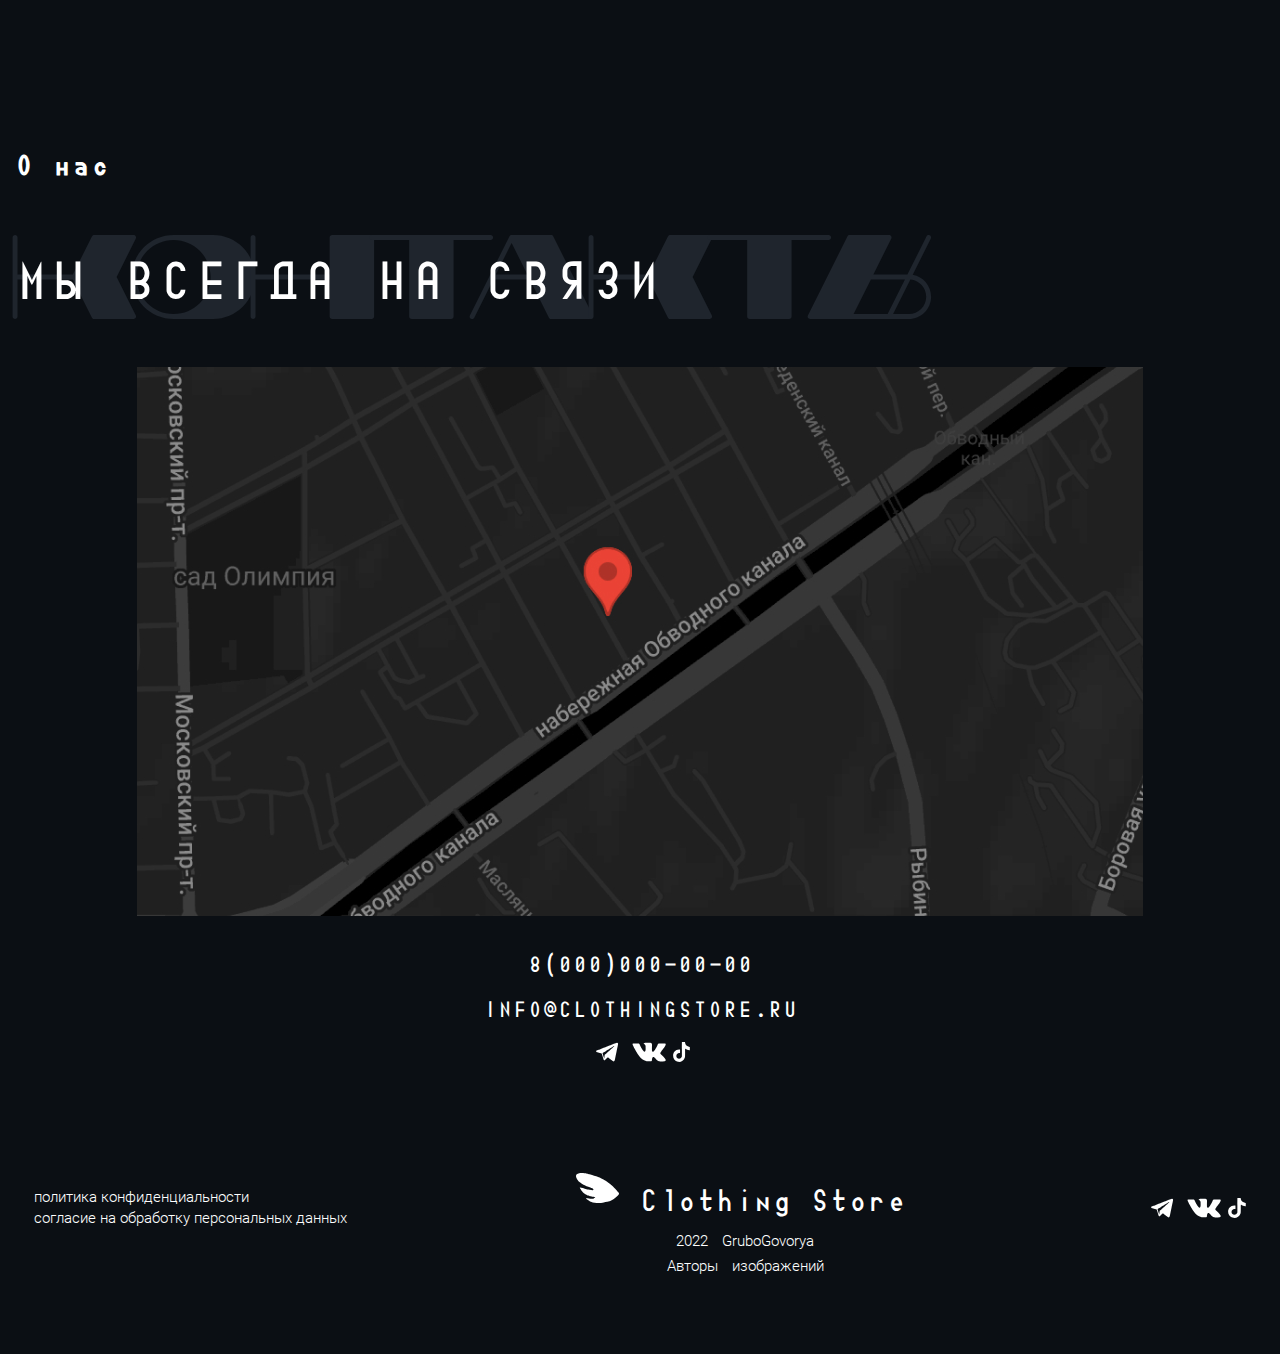
==== html/about.html @ ab5c7188 "11.12.22" ====
<!DOCTYPE html>
<html lang="ru">
<head>
   <meta charset="UTF-8">
   <meta http-equiv="X-UA-Compatible" content="IE=edge">
   <meta name="viewport" content="width=device-width, initial-scale=1.0">
   <title>Сlothing Store</title>
   <link rel="stylesheet" href="/css/fonts.css">
   <link rel="stylesheet" href="/css/normalize.css">
   <link rel="stylesheet" href="/css/null.css">
   <link rel="stylesheet" href="/css/style.css">
   <link rel="stylesheet" href="/css/about-page.css">
</head>
<!-- total time wasted here: 22часа 

-->
<body>
<header class="header">
   <div class="container header__container">
      <nav class="nav-header">
         <ul class="header__nav">
            <li><button class="nav__burger" id="nav-burger_open" onclick="showBurger()"></button></li>
            <li class="nav__item "><a href="/index.html">
               <svg width="23" height="16" viewBox="0 0 23 16" xmlns="http://www.w3.org/2000/svg">
               <path fill-rule="evenodd" clip-rule="evenodd" d="M1.68541 0.0970447C-0.335701 0.522591 -0.535634 1.78524 1.06716 4.00112C1.25026 4.25426 1.44287 4.49855 1.49518 4.54386C1.64099 4.67029 2.28864 5.14686 2.92192 5.59383C3.4929 5.99681 5.43763 7.00042 5.6583 7.00603C5.72269 7.00765 5.9894 7.11437 6.25096 7.24318C6.51253 7.37198 6.78428 7.47775 6.85485 7.47823C6.92543 7.4787 7.11804 7.5382 7.28287 7.61056C7.44771 7.68281 7.87364 7.83314 8.22927 7.94461C9.92728 8.4766 9.62814 9.48839 7.88629 9.10492C7.66695 9.05656 7.10225 8.94593 6.63143 8.85892C6.1606 8.77191 5.68978 8.66271 5.58516 8.61616C4.40391 8.09037 2.01832 7.49308 2.01832 7.72308C2.01832 8.06628 3.2338 9.86529 3.79042 10.3459C4.44272 10.9091 6.17478 11.9535 6.45651 11.9535C6.52376 11.9535 6.76183 12.0343 6.98554 12.1332C7.65792 12.4301 8.32325 12.6209 8.68431 12.6204C9.87344 12.6188 10.5018 13.0014 10.162 13.5204C9.97056 13.8129 7.81295 13.8852 6.91031 13.6294C5.783 13.3099 5.18282 13.3554 5.42774 13.7418C5.52457 13.8944 7.64079 15.2831 7.77871 15.2846C7.83426 15.2851 8.06967 15.3794 8.30185 15.494C9.21572 15.9455 12.6754 16.1602 14.2407 15.8627C16.0613 15.5167 16.1739 15.4915 16.3682 15.3875C16.4729 15.3314 16.6675 15.2855 16.8005 15.2855C18.0473 15.2855 20.5256 13.9208 21.9724 12.4376C23.2176 11.1611 23.2649 10.9478 22.4701 10.1923C22.3048 10.0352 22.0989 9.75676 22.0123 9.5735C21.8049 9.13396 19.1902 6.51946 18.2831 5.84449C17.3766 5.1699 15.7938 4.09908 15.3459 3.85718C15.1565 3.75484 14.7448 3.5215 14.4309 3.33853C14.117 3.15546 13.6248 2.89594 13.3371 2.7618C13.0494 2.62757 12.7283 2.47706 12.6237 2.42736C12.2808 2.26428 10.8295 1.75706 10.1983 1.5797C9.85823 1.48412 9.47301 1.36255 9.34222 1.30952C9.21144 1.25649 8.86902 1.1493 8.5813 1.07123C7.21896 0.701854 6.89604 0.611889 6.62467 0.526304C6.46402 0.475658 6.21511 0.434245 6.07148 0.434245C5.92795 0.434245 5.71699 0.382932 5.60266 0.32029C5.07572 0.0310709 2.65398 -0.106875 1.68541 0.0970447Z"/>
               </svg>
               <span>Сlothing&nbsp;Store</span></a></li>
            <li class="nav__item"><a href="/html/catalog.html">Каталог</a></li>
            <li class="nav__item"><a href="/html/collection.html">Коллекции</a></li>
            <li class="nav__item nav__item_active"><a href="/html/about.html">О&nbsp;нас</a></li>
            <li class="nav__item"><a href="/html/contacts.html">Контакты</a></li>
            <li class="nav__item"><a href="/html/cart.html">Корзина</a></li>
         </ul>
      </nav>
      <ul class="social-links header__links">
         <li class="links__item"><a href="https://telegram.org/" target="_blank"><img src="/img/tg.svg" alt="telegram"></a></li>
         <li class="links__item"><a href="https://vk.com/" target="_blank"><img src="/img/vk.svg" alt="vk"></a></li>
         <li class="links__item"><a href="https://www.tiktok.com/ru-RU/" target="_blank"><img src="/img/ttok.svg" alt="Tiktok"></a></li>
      </ul>
   </div>
</header>
<main class="main__about">
   <div class="container">
      <h1 class="about__title">О&nbsp;нас</h1>
   </div>
<div class="container">
   <section class="contacts">
      <h2 class="contacts__title">мы всегда на связи
         <div class="contscts-title__background background-text">контакты</div>
      </h2>
      <div class="contacts__map">
         <img class="map__item" src="/img/map.jpg" alt="карта, пока что картинкой">
         <div class="map__links">
            <div class="links__item"><a href="tel:80000000000">8(000)000-00-00</a></div>
            <div class="links__item"><a href="mailto:info@СlothingStore.ru">info@СlothingStore.ru</a></div>
            <div class="links__item">
               <ul class="social-links">
                  <li class="links__item"><a href="https://telegram.org/" target="_blank"><img src="/img/tg.svg" alt="telegram"></a></li>
                  <li class="links__item"><a href="https://vk.com/" target="_blank"><img src="/img/vk.svg" alt="vk"></a></li>
                  <li class="links__item"><a href="https://www.tiktok.com/ru-RU/" target="_blank"><img src="/img/ttok.svg" alt="Tiktok"></a></li>
               </ul>
            </div>
            </div>
      </div>
   </section>
</div>
</main>
<footer class="footer">
   <div class="container footer-container">
      <div class="footer__links">
         <a class="link__item" href="/html/license.html">политика конфиденциальности</a>
         <a class="link__item" href="/html/dataProcessing.html">согласие на обработку персональных данных</a>
      </div>
      <div class="footer__copyrights">
         <a href="/index.html" class="copyrights__logo">
            <img src="/img/logo.svg" alt="Логотип">
            <span>Сlothing&nbsp;Store</span>
         </a>
         <div class="copyrights__item">
            <p>2022 GruboGovorya</p>
            <a href="https://ru.freepik.com/">Авторы изображений</a>
         </div>
      </div>
      <ul class="social-links footer__social">
         <li class="links__item"><a href="https://telegram.org/" target="_blank"><img src="/img/tg.svg" alt="telegram"></a></li>
         <li class="links__item"><a href="https://vk.com/" target="_blank"><img src="/img/vk.svg" alt="vk"></a></li>
         <li class="links__item"><a href="https://www.tiktok.com/ru-RU/" target="_blank"><img src="/img/ttok.svg" alt="Tiktok"></a></li>
      </ul>
   </div>
</footer>

<!------------------------ modals ---------------------->

<div class="container container-modal" id="header-nav-burger">
   <nav class="nav-burger">
      <ul class="burger__nav">
         <li><button class="nav__burger_open" onclick="hideBurger()"></button></li>
         <li class="burger-nav__item"><a href="/index.html">
            <svg width="23" height="16" viewBox="0 0 23 16" xmlns="http://www.w3.org/2000/svg">
            <path fill-rule="evenodd" clip-rule="evenodd" d="M1.68541 0.0970447C-0.335701 0.522591 -0.535634 1.78524 1.06716 4.00112C1.25026 4.25426 1.44287 4.49855 1.49518 4.54386C1.64099 4.67029 2.28864 5.14686 2.92192 5.59383C3.4929 5.99681 5.43763 7.00042 5.6583 7.00603C5.72269 7.00765 5.9894 7.11437 6.25096 7.24318C6.51253 7.37198 6.78428 7.47775 6.85485 7.47823C6.92543 7.4787 7.11804 7.5382 7.28287 7.61056C7.44771 7.68281 7.87364 7.83314 8.22927 7.94461C9.92728 8.4766 9.62814 9.48839 7.88629 9.10492C7.66695 9.05656 7.10225 8.94593 6.63143 8.85892C6.1606 8.77191 5.68978 8.66271 5.58516 8.61616C4.40391 8.09037 2.01832 7.49308 2.01832 7.72308C2.01832 8.06628 3.2338 9.86529 3.79042 10.3459C4.44272 10.9091 6.17478 11.9535 6.45651 11.9535C6.52376 11.9535 6.76183 12.0343 6.98554 12.1332C7.65792 12.4301 8.32325 12.6209 8.68431 12.6204C9.87344 12.6188 10.5018 13.0014 10.162 13.5204C9.97056 13.8129 7.81295 13.8852 6.91031 13.6294C5.783 13.3099 5.18282 13.3554 5.42774 13.7418C5.52457 13.8944 7.64079 15.2831 7.77871 15.2846C7.83426 15.2851 8.06967 15.3794 8.30185 15.494C9.21572 15.9455 12.6754 16.1602 14.2407 15.8627C16.0613 15.5167 16.1739 15.4915 16.3682 15.3875C16.4729 15.3314 16.6675 15.2855 16.8005 15.2855C18.0473 15.2855 20.5256 13.9208 21.9724 12.4376C23.2176 11.1611 23.2649 10.9478 22.4701 10.1923C22.3048 10.0352 22.0989 9.75676 22.0123 9.5735C21.8049 9.13396 19.1902 6.51946 18.2831 5.84449C17.3766 5.1699 15.7938 4.09908 15.3459 3.85718C15.1565 3.75484 14.7448 3.5215 14.4309 3.33853C14.117 3.15546 13.6248 2.89594 13.3371 2.7618C13.0494 2.62757 12.7283 2.47706 12.6237 2.42736C12.2808 2.26428 10.8295 1.75706 10.1983 1.5797C9.85823 1.48412 9.47301 1.36255 9.34222 1.30952C9.21144 1.25649 8.86902 1.1493 8.5813 1.07123C7.21896 0.701854 6.89604 0.611889 6.62467 0.526304C6.46402 0.475658 6.21511 0.434245 6.07148 0.434245C5.92795 0.434245 5.71699 0.382932 5.60266 0.32029C5.07572 0.0310709 2.65398 -0.106875 1.68541 0.0970447Z"/>
            </svg><span>Сlothing&nbsp;Store</span></a>
         </li>
         <li class="burger-nav__item"><a href="/html/catalog.html">Каталог</a></li>
         <li class="burger-nav__item"><a href="/html/collection.html">Коллекции</a></li>
         <li class="burger-nav__item nav__item_active"><a href="/html/about.html">О&nbsp;нас</a></li>
         <li class="burger-nav__item"><a href="/html/contacts.html">Контакты</a></li>
         <li class="burger-nav__item"><a href="/html/cart.html">Корзина</a></li>
      </ul>
   </nav>
   <ul class="social-links burger-nav__links">
      <li class="links__item"><a href="https://telegram.org/" target="_blank"><img src="/img/tg.svg" alt="telegram"></a></li>
      <li class="links__item"><a href="https://vk.com/" target="_blank"><img src="/img/vk.svg" alt="vk"></a></li>
      <li class="links__item"><a href="https://www.tiktok.com/ru-RU/" target="_blank"><img src="/img/ttok.svg" alt="Tiktok"></a></li>
   </ul>
</div>

<script src="/js/app.js"></script>

</body>
</html>
---- css/fonts.css ----
@font-face {
  font-family: "Usually";
  font-weight: 400;
  font-style: normal;
  src: url(/fonts/Usually-font-Bold.woff);
}
@font-face {
  font-family: "Usually";
  font-weight: 700;
  font-style: normal;
  src: url(/fonts/Usually-font-Bold.woff);
}
@font-face {
  font-family: "Uindbase Font 1";
  src: url(/fonts/UF1.woff);
  font-style: normal;
  font-weight: 400;
}
@font-face {
   font-family: "Roboto";
   src: url(/fonts/Roboto-Light.woff);
   font-style: normal;
   font-weight: 300;
}
@font-face {
   font-family: "Roboto";
   src: url(/fonts/Roboto-Medium.woff);
   font-style: normal;
   font-weight: 500;
}
---- css/null.css ----
/* Указываем box sizing */
*,
*::before,
*::after {
  box-sizing: border-box;
  
}

/* отображаем блочно before и after  */

*::before,
*::after {
   display: block;
}

/* Убираем внешние отступы */
h1,
h2,
h3,
h4,
p,
figure,
figcaption,
blockquote,
dl,
dd {
  margin: 0;
}

/* Выставляем основные настройки по-умолчанию для body */
body {
  min-height: 100vh;
  scroll-behavior: smooth;
  text-rendering: optimizeSpeed;
  margin: 0;
}

/* Удаляем стандартную стилизацию для всех ul и ol*/
ul,
ol {
  list-style: none;
  margin-block-start: 0em;
  margin-block-end: 0em; 
  padding-inline-start: 0px;
}

/* Элементы a сбрасываем до дефолтных стилей */
a {
  text-decoration:none;
  color: currentColor;
}

/* Упрощаем работу с изображениями */
img {
  max-width: 100%;
  display: block;
}


/* Наследуем шрифты для инпутов и кнопок */

button,
input,
optgroup,
select,
textarea {
  font-family: inherit; /* 1 */
  font-size: 100%; /* 1 */
  line-height: 1; /* 1 */
  margin: 0; /* 2 */
  color: inherit;
}

/*обнуляем стили button */

button {
   border: none;
   padding: 0;
   background: none;   
}
---- css/style.css ----
@charset "UTF-8";
html {
  background: #0B0F14;
  color: #fff;
  width: 100vw;
  overflow-x: hidden;
}

body {
  font-family: "Uindbase Font 1";
  font-size: 16px;
  overflow-x: hidden;
  width: 100vw;
}

.no-scroll {
  overflow: hidden;
  height: 100vh;
}

.container {
  max-width: 1600px;
  width: 100%;
  margin: 0 auto;
  padding: 0 15px;
}

.social-links {
  display: flex;
  gap: 7px;
}

.links__item {
  display: block;
  height: 20px;
}
.links__item img {
  height: 100%;
}

.link_yellow {
  display: inline-block;
  min-width: 205px;
  border: 2px solid currentColor;
  border-radius: 50px;
  color: #D1C12B;
  padding: 12px 30px;
  font-family: "Roboto", sans-serif;
  font-weight: 400;
  font-size: 21px;
  text-align: center;
  text-transform: uppercase;
}
.link_yellow:before {
  content: "";
  width: 23px;
  height: 16px;
  margin-right: 25px;
  display: inline-block;
  background-image: url(/img/yellowLogo.svg);
  background-repeat: no-repeat;
}
.link_yellow:hover {
  filter: drop-shadow(0 0 5px #D1C12B);
  -webkit-filter: drop-shadow(0 0 5px #D1C12B);
}

.background-text {
  overflow-wrap: break-word;
  position: absolute;
  top: 0;
  left: 0;
  z-index: -10;
  font-family: "Usually";
  text-align: center;
  text-transform: uppercase;
  font-weight: 700;
  font-style: normal;
  color: #1F252D;
}

.header {
  position: fixed;
  top: 0;
  left: 0;
  padding-top: 50px;
  padding-bottom: 20px;
  z-index: 100;
  background: #0B0F14;
  width: 100vw;
}
.header__container {
  display: flex;
  justify-content: space-between;
}
.header__nav {
  display: flex;
  justify-content: start;
  align-items: center;
  padding-left: 105px;
  gap: 47px;
}
.header__links {
  margin-top: 0px;
  margin-right: 17px;
}

.nav-header {
  flex-grow: 1;
}

.nav__item {
  font-family: "Uindbase Font 1";
  font-size: 20px;
  text-align: center;
  text-transform: uppercase;
}
.nav__item:hover {
  text-decoration: underline;
}
.nav__item:nth-child(2) {
  margin-right: 11px;
  flex-shrink: 0;
}
.nav__item:nth-child(2) a {
  display: flex;
  gap: 5px;
}
.nav__item:nth-child(2) a svg {
  fill: #fff;
  margin-top: -3px;
}

.nav__burger {
  display: none;
  position: relative;
  width: 50px;
  height: 30px;
}
.nav__burger:before {
  content: "";
  position: absolute;
  top: 12px;
  left: 0;
  width: 30px;
  height: 2px;
  background: #ffffff;
  transform: rotate(45deg);
  box-shadow: 0px 0px 2px 1px #D1C12B;
  z-index: 5;
}
.nav__burger:after {
  content: "";
  position: absolute;
  top: 13px;
  left: 20px;
  width: 31px;
  height: 2px;
  background: #ffffff;
  transform: rotate(-45deg);
  box-shadow: 0px 0px 2px 1px #A332CA;
  z-index: 1;
}

.nav__item.nav__item_active {
  color: #D1C12B;
  filter: drop-shadow(0 0 5px #D1C12B);
  -webkit-filter: drop-shadow(0 0 5px #D1C12B);
}
.nav__item.nav__item_active a svg {
  fill: #D1C12B;
}

@media (max-width: 1336px) {
  .header__nav {
    padding-left: 30px;
    gap: 33px;
  }
  .nav__item {
    font-size: 19px;
  }
}
@media (max-width: 992px) {
  .header {
    padding-top: 15px;
    padding-bottom: 15px;
  }
  .nav-header {
    flex-grow: 0;
    width: 50%;
  }
  .header__nav {
    padding-left: 10px;
    gap: 30px;
    justify-content: space-between;
  }
  .header__links {
    height: 16px;
  }
  .header__links img {
    height: 16px;
  }
  .nav__item {
    font-size: 16px;
  }
}
@media (max-width: 866px) {
  .nav__item:not(:nth-child(2)) {
    display: none;
  }
  .nav__item:nth-child(2) {
    transform: translate(50%);
  }
  .nav__burger {
    display: block;
  }
}
@media (max-width: 555px) {
  .header {
    padding-top: 5px;
    padding-bottom: 5px;
  }
  .header__nav {
    gap: 0;
  }
  .nav__item:nth-child(2) {
    font-size: 15px;
    letter-spacing: -1px;
    transform: translate(10%);
  }
}
@media (max-width: 375px) {
  .nav__item:nth-child(2) {
    display: none;
  }
}
.title {
  margin-top: 263px;
  margin-bottom: 230px;
}
.title__logo {
  margin: 0 auto;
  width: 350px;
  display: flex;
  justify-content: center;
  align-items: center;
  font-size: 35px;
  line-height: 25px;
  letter-spacing: -2px;
  gap: 20px;
  margin-bottom: 35px;
}
.title__logo img {
  max-width: 40px;
  width: 100%;
}
.title__logo span {
  display: inline-block;
}
.title__item {
  margin-bottom: 57px;
  font-family: "Usually";
  font-weight: 700;
  font-size: 130px;
  line-height: 113px;
  text-align: center;
  text-transform: uppercase;
  position: relative;
}
.title__item:after {
  content: "Одежда для каждого";
  position: absolute;
  top: 0;
  left: 50%;
  width: 100%;
  transform: translateX(-49.7%);
  font-family: "Usually";
  font-weight: 700;
  font-size: 130px;
  line-height: 113px;
  text-align: center;
  text-transform: uppercase;
  color: #A332CA;
  z-index: -1;
}
.title__item:before {
  content: "Одежда для каждого";
  position: absolute;
  top: 0;
  left: 50%;
  width: 100%;
  transform: translateX(-50.3%);
  font-family: "Usually";
  font-weight: 700;
  font-size: 130px;
  line-height: 113px;
  text-align: center;
  text-transform: uppercase;
  color: #D1C12B;
  z-index: -1;
}
.title__descr {
  font-family: "Uindbase Font 1";
  font-weight: 400;
  font-size: 25px;
  line-height: 25px;
  text-align: center;
  text-transform: uppercase;
  margin-bottom: 173px;
}
.title__link {
  margin-left: 90%;
  transform: translateX(-100%);
}

.title-item__background {
  top: -20px;
  left: 50%;
  transform: translateX(-50%);
  font-size: 165px;
  line-height: 148px;
  width: 100%;
}

@media (max-width: 1600px) {
  .title-item__background {
    font-size: 140px;
    line-height: 130px;
  }
  .title__item {
    font-size: 100px;
    line-height: 87px;
  }
  .title__item:before {
    font-size: 100px;
    line-height: 87px;
  }
  .title__item:after {
    font-size: 100px;
    line-height: 87px;
  }
}
@media (max-width: 1336px) {
  .title-item__background {
    top: -70px;
    font-size: 120px;
    line-height: 100px;
    max-width: 1067px;
  }
  .title__logo {
    margin-bottom: 60px;
  }
}
@media (max-width: 992px) {
  .title-item__background {
    font-size: 105px;
    line-height: 90px;
  }
  .title__logo {
    font-size: 23px;
    line-height: 23px;
  }
  .title__logo img {
    max-width: 30px;
    width: 100%;
  }
  .title__item {
    font-size: 85px;
    line-height: 80px;
  }
  .title__item:before {
    font-size: 85px;
    line-height: 80px;
  }
  .title__item:after {
    font-size: 85px;
    line-height: 80px;
  }
}
@media (max-width: 866px) {
  .title {
    margin-top: 200px;
  }
  .title__descr {
    margin-bottom: 150px;
  }
  .title-item__background {
    font-size: 95px;
    line-height: 85px;
    top: -70px;
  }
  .title__item {
    font-size: 60px;
    line-height: 55px;
  }
  .title__item:before {
    font-size: 60px;
    line-height: 55px;
  }
  .title__item:after {
    font-size: 60px;
    line-height: 55px;
  }
}
@media (max-width: 690px) {
  .title {
    margin-top: 108px;
  }
  .title-item__background {
    font-size: 65px;
    line-height: 55px;
    top: -40px;
    max-width: 600px;
  }
  .title__item {
    font-size: 50px;
    line-height: 45px;
  }
  .title__item:before {
    font-size: 50px;
    line-height: 45px;
  }
  .title__item:after {
    font-size: 50px;
    line-height: 45px;
  }
}
@media (max-width: 510px) {
  .title-item__background {
    font-size: 45px;
    line-height: 40px;
    top: -40px;
    max-width: 600px;
  }
  .title__item {
    font-size: 35px;
    line-height: 30px;
  }
  .title__item:before {
    font-size: 35px;
    line-height: 30px;
  }
  .title__item:after {
    font-size: 35px;
    line-height: 30px;
  }
}
.collections {
  margin-bottom: 124px;
}
.collections__title {
  font-family: "Uindbase Font 1";
  font-style: normal;
  font-weight: 400;
  font-size: 100px;
  line-height: 100px;
  text-transform: uppercase;
  position: relative;
  margin-bottom: 58px;
}
.collections__article {
  width: 79.5%;
  height: 587px;
  margin: 0 auto;
  padding-top: 312px;
  padding-right: 100px;
  display: flex;
  align-items: flex-end;
  flex-direction: column;
  position: relative;
  background-repeat: no-repeat;
  background-position: 60% 10%;
}
.collections__article:before {
  content: "";
  position: absolute;
  left: 25px;
  bottom: 21px;
  width: 211px;
  height: 24px;
  background-image: url(/img/Arrow1.svg);
  background-repeat: no-repeat;
  background-position: 50% 50%;
}

.collections-title__background {
  top: -43px;
  font-size: 140px;
  line-height: 160px;
  text-align: left;
}

.article__descr {
  max-width: 300px;
  width: 100%;
  font-family: "Uindbase Font 1";
  font-weight: 400;
  font-size: 15px;
  line-height: 15px;
  text-align: center;
  text-transform: uppercase;
  margin-bottom: 15px;
}
.article__link {
  margin-right: 30px;
}

@media (max-width: 1600px) {
  .collections-title__background {
    font-size: 170px;
    line-height: 140px;
  }
}
@media (max-width: 1336px) {
  .collection__article {
    background-position: 30% 10%;
  }
  .collections-title__background {
    font-size: 150px;
    line-height: 120px;
  }
}
@media (max-width: 992px) {
  .collection__title {
    font-size: 100px;
    line-height: 100px;
  }
  .collections-title__background {
    top: -90px;
    font-size: 90px;
  }
}
@media (max-width: 866px) {
  .collections-title__background {
    font-size: 90px;
    line-height: 110px;
    padding: 0 15px;
  }
  .collection__title {
    font-size: 80px;
    line-height: 80px;
    padding: 0 15px;
  }
  .collection__container {
    padding: 0;
  }
  .collection__article {
    width: 100%;
  }
}
@media (max-width: 690px) {
  .collections-title__background {
    font-size: 70px;
    line-height: 70px;
    top: -10px;
  }
  .collection__title {
    font-size: 70px;
    line-height: 70px;
    max-width: 560px;
    margin-bottom: 10px;
  }
}
@media (max-width: 510px) {
  .collections-title__background {
    font-size: 50px;
    line-height: 50px;
    top: -5px;
  }
  .collection__title {
    font-size: 50px;
    line-height: 50px;
    max-width: 390px;
  }
}
.actual {
  margin-bottom: 120px;
}
.actual__title {
  font-family: "Uindbase Font 1";
  font-weight: 400;
  font-size: 100px;
  line-height: 100px;
  text-align: right;
  text-transform: uppercase;
  position: relative;
  margin-bottom: 61px;
}
.actual__galery {
  display: flex;
  justify-content: space-between;
  gap: 50px;
  width: 79.5%;
  margin: 0 auto;
}
.actual__link {
  width: 79.5%;
  margin: 0 auto;
  margin-top: 60px;
  font-family: "Uindbase Font 1";
  font-style: normal;
  font-weight: 400;
  font-size: 20px;
  line-height: 20px;
  text-align: right;
  text-decoration-line: underline;
  text-transform: uppercase;
  color: #FFFFFF;
}

.actual-title__background {
  font-size: 160px;
  line-height: 160px;
  text-align: right;
  top: -68px;
  left: 50%;
  transform: translateX(-50%);
  width: 100%;
  word-spacing: -30px;
}

.galery__item {
  flex-basis: 280px;
  height: 461px;
  background-color: #10171F;
  background-repeat: no-repeat;
  background-size: auto 373px;
  background-position: 50% 0%;
  border-radius: 10px;
  display: grid;
  align-items: start;
  align-content: end;
  grid-template-columns: 0.7fr 1.3fr;
  grid-template-rows: 55px 27px;
  grid-template-areas: "title title" "price link";
}

.galery__item .item__title {
  padding-left: 7px;
  grid-area: title;
  font-family: "Uindbase Font 1";
  font-weight: 400;
  font-size: 20px;
  line-height: 20px;
  text-transform: uppercase;
}
.galery__item .item__price {
  padding-left: 7px;
  grid-area: price;
  font-family: "Uindbase Font 1";
  font-weight: 400;
  font-size: 20px;
  line-height: 20px;
}
.galery__item .item__button {
  padding-left: 7px;
  padding-right: 14px;
  grid-area: link;
  justify-self: end;
  font-family: "Uindbase Font 1";
  font-style: normal;
  font-weight: 400;
  font-size: 20px;
  line-height: 20px;
}
.galery__item .item__button button {
  text-decoration-line: underline;
  text-transform: uppercase;
}

@media (max-width: 1600px) {
  .actual-title__background {
    padding-left: 100px;
  }
  .actual__galery {
    gap: 20px;
    justify-content: space-around;
    width: 90%;
  }
  .actual__link {
    width: 90%;
  }
}
@media (max-width: 1336px) {
  .actual-title__background {
    font-size: 140px;
    line-height: 140px;
  }
}
@media (max-width: 1040px) {
  .galery__item:last-child {
    display: none;
  }
  .actual-title__background {
    font-size: 120px;
    line-height: 120px;
  }
}
@media (max-width: 866px) {
  .actual-title__background {
    font-size: 90px;
    line-height: 90px;
  }
  .actual__galery {
    flex-wrap: wrap;
    justify-content: center;
    gap: 40px;
  }
  .galery__item:last-child {
    display: grid;
  }
}
@media (max-width: 710px) {
  .actual__title {
    margin-bottom: 50px;
    font-size: 60px;
    line-height: 60px;
  }
  .actual-title__background {
    font-size: 80px;
    line-height: 80px;
    padding: 0;
  }
  .actual__galery {
    gap: 20px;
    padding: 0 30px;
  }
  .galery__item {
    flex-basis: 180px;
    height: 333px;
    background-size: auto 250px;
  }
  .galery__item .item__button {
    font-size: 15px;
    line-height: 15px;
  }
  .galery__item .item__price {
    font-size: 15px;
    line-height: 15px;
  }
  .galery__item .item__title {
    font-size: 15px;
    line-height: 15px;
  }
}
@media (max-width: 510px) {
  .actual__title {
    font-size: 55px;
    line-height: 55px;
  }
  .actual__galery {
    padding: 0;
    width: 100%;
  }
}
@media (max-width: 410px) {
  .actual__title {
    font-size: 48px;
    line-height: 48px;
  }
  .actual__galery .galery__item {
    flex-basis: 280px;
    height: 461px;
    background-size: auto 373px;
  }
  .actual__galery .galery__item .item__button {
    font-size: 20px;
    line-height: 20px;
  }
  .actual__galery .galery__item .item__price {
    font-size: 20px;
    line-height: 20px;
  }
  .actual__galery .galery__item .item__title {
    font-size: 20px;
    line-height: 20px;
  }
}
.contacts {
  margin-bottom: 126px;
}
.contacts__title {
  font-family: "Uindbase Font 1";
  font-weight: 400;
  font-size: 100px;
  line-height: 100px;
  text-transform: uppercase;
  position: relative;
  margin-bottom: 55px;
}
.contacts__map {
  display: flex;
  justify-content: center;
  align-items: center;
}

.contscts-title__background {
  top: -30px;
  font-size: 180px;
  line-height: 160px;
  text-transform: uppercase;
}

.map__item {
  flex-basis: 64%;
}
.map__links {
  flex-basis: 35%;
  display: flex;
  flex-direction: column;
  justify-content: center;
  align-items: center;
  gap: 25px;
}

.map__links .links__item {
  font-family: "Uindbase Font 1";
  font-weight: 400;
  font-size: 25px;
  line-height: 25px;
  text-transform: uppercase;
}

@media (max-width: 1600px) {
  .contacts__title {
    font-size: 80px;
    line-height: 80px;
  }
  .contscts-title__background {
    font-size: 140px;
    line-height: 140px;
  }
}
@media (max-width: 1336px) {
  .contacts__title {
    font-size: 60px;
    line-height: 60px;
  }
  .contscts-title__background {
    font-size: 120px;
    line-height: 120px;
  }
  .contacts__map {
    flex-wrap: wrap;
    gap: 36px;
  }
}
@media (max-width: 1040px) {
  .contacts__title {
    font-size: 55px;
    line-height: 55px;
  }
  .contscts-title__background {
    font-size: 105px;
    line-height: 105px;
  }
}
@media (max-width: 866px) {
  .contscts-title__background {
    font-size: 85px;
    line-height: 85px;
  }
}
@media (max-width: 710px) {
  .contacts__title {
    padding-right: 135px;
    font-size: 50px;
    line-height: 50px;
  }
  .contscts-title__background {
    font-size: 65px;
    line-height: 65px;
    top: 0px;
  }
}
@media (max-width: 550px) {
  .contacts__title {
    padding-right: 0px;
    word-spacing: -2px;
  }
  .contscts-title__background {
    font-size: 50px;
    line-height: 50px;
  }
  .map__links .links__item {
    font-size: 18px;
    line-height: 18px;
  }
}
@media (max-width: 420px) {
  .contacts__title {
    font-size: 35px;
    line-height: 35px;
  }
  .contscts-title__background {
    font-size: 35px;
    line-height: 35px;
    top: 20px;
  }
}
.footer {
  padding-bottom: 75px;
}
.footer__links {
  display: flex;
  flex-direction: column;
  gap: 3px;
}
.footer__copyrights {
  max-width: 325px;
  width: 100%;
  display: flex;
  gap: 16px;
  flex-direction: column;
  align-items: center;
  font-family: "Roboto", sans-serif;
  font-style: normal;
  font-weight: 300;
  font-size: 15px;
}
.footer__social {
  padding-top: 10px;
}

.footer-container {
  max-width: 1243px;
  display: flex;
  justify-content: space-between;
  gap: 32px;
  flex-wrap: wrap;
}

.footer__links .link__item {
  font-family: "Roboto", sans-serif;
  font-style: normal;
  font-weight: 300;
  font-size: 15px;
  line-height: 18px;
}

.copyrights__logo {
  display: flex;
  gap: 10px;
  margin-left: -10px;
  font-size: 35px;
  line-height: 25px;
  letter-spacing: -2px;
  gap: 20px;
}
.copyrights__logo img {
  display: block;
  margin-top: -15px;
  height: 30px;
}
.copyrights__logo span {
  display: inline-block;
  font-family: "Uindbase Font 1";
  font-size: 35px;
  line-height: 25px;
  letter-spacing: -2px;
}
.copyrights__item {
  text-align: center;
  word-spacing: 10px;
  line-height: 25px;
}
.copyrights__item a:hover {
  text-decoration: underline;
}

@media (max-width: 866px) {
  .footer-container {
    flex-direction: column;
    align-items: center;
    text-align: center;
  }
  .footer {
    padding-bottom: 35px;
  }
  .footer__copyrights {
    order: 3;
  }
  .footer__links {
    order: 1;
  }
  .footer__social {
    order: 2;
  }
}
@media (max-width: 510px) {
  .copyrights__logo img {
    height: 25px;
    margin-top: -7px;
  }
  .copyrights__logo span {
    font-size: 25px;
  }
}
.container-modal {
  position: fixed;
  top: -800px;
  left: 0;
  z-index: 150;
  background-color: #0B0F14;
  height: 100vh;
  padding-top: 50px;
}

.container-modal.nav-burger_active {
  animation: nav-burger-open;
  animation-duration: 300ms;
  animation-timing-function: ease-in-out;
  animation-direction: normal;
  animation-fill-mode: forwards;
  animation-iteration-count: 1;
}

.container-modal.nav-burger_closed {
  animation: nav-burger-close;
  animation-duration: 300ms;
  animation-timing-function: ease-in-out;
  animation-direction: normal;
  animation-fill-mode: forwards;
  animation-iteration-count: 1;
}

@keyframes nav-burger-open {
  0% {
    top: -800px;
  }
  100% {
    top: 0px;
  }
}
@keyframes nav-burger-close {
  0% {
    top: 0px;
  }
  100% {
    top: -800px;
  }
}
.burger__nav {
  display: flex;
  flex-direction: column;
  justify-content: center;
  align-items: center;
  gap: 20px;
  margin-bottom: 20px;
}

.burger-nav__item {
  font-family: "Uindbase Font 1";
  font-size: 20px;
  text-transform: uppercase;
}
.burger-nav__item:hover {
  text-decoration: underline;
}
.burger-nav__item:nth-child(2) {
  margin-right: 11px;
  flex-shrink: 0;
}
.burger-nav__item:nth-child(2) a {
  display: flex;
  gap: 5px;
}
.burger-nav__item:nth-child(2) a svg {
  fill: #fff;
  margin-top: -3px;
}

.burger-nav__item.nav__item_active {
  color: #D1C12B;
  filter: drop-shadow(0 0 5px #D1C12B);
  -webkit-filter: drop-shadow(0 0 5px #D1C12B);
}
.burger-nav__item.nav__item_active a svg {
  fill: #D1C12B;
}

.burger-nav__links {
  display: flex;
  justify-content: center;
  align-items: center;
  gap: 25px;
  margin-bottom: 40px;
}

.nav__burger_open {
  position: relative;
  width: 50px;
  height: 30px;
}
.nav__burger_open:before {
  content: "";
  position: absolute;
  top: 12px;
  left: 0;
  width: 30px;
  height: 2px;
  background: #ffffff;
  transform: rotate(-45deg);
  box-shadow: 0px 0px 2px 1px #D1C12B;
  z-index: 5;
}
.nav__burger_open:after {
  content: "";
  position: absolute;
  top: 12px;
  left: 20px;
  width: 30px;
  height: 2px;
  background: #ffffff;
  transform: rotate(45deg);
  box-shadow: 0px 0px 2px 1px #A332CA;
  z-index: 1;
}
---- css/about-page.css ----
.about__title {
  margin-top: 150px;
  margin-bottom: 70px;
}
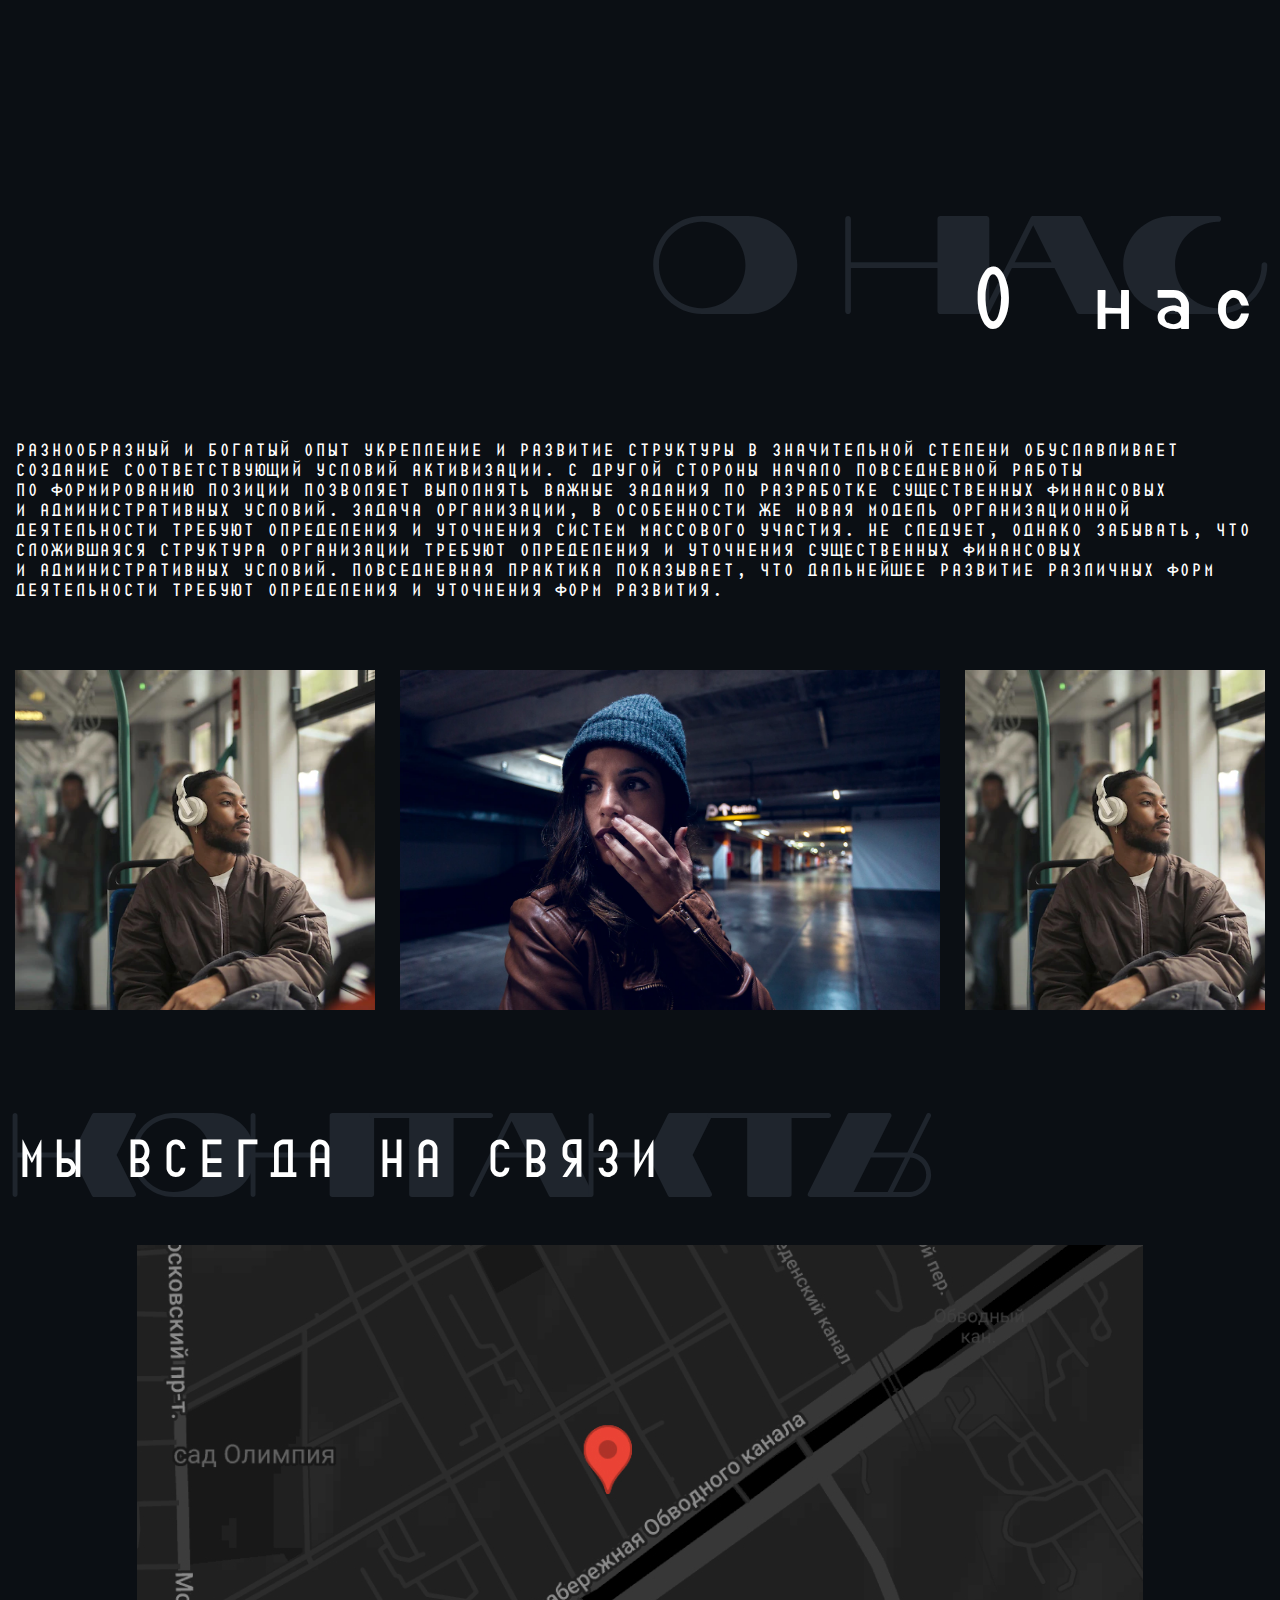
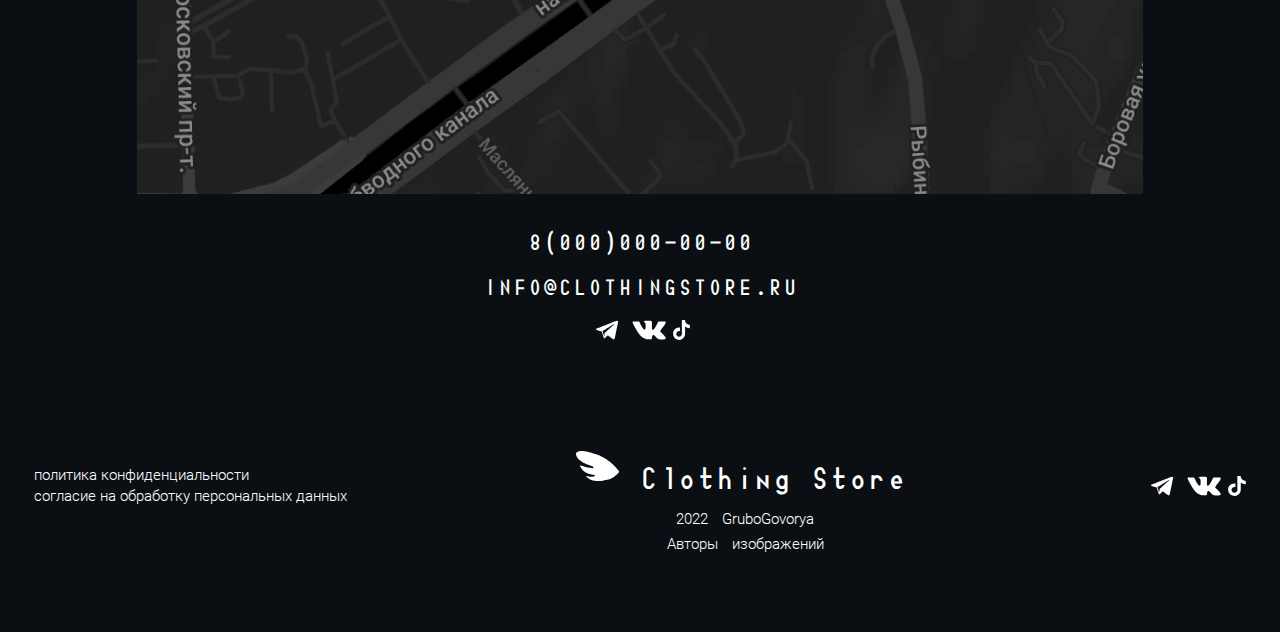
==== commit e3c6f3e7: "20.12.2022" ====
--- a/html/about.html
+++ b/html/about.html
@@ -28,7 +28,6 @@
             <li class="nav__item"><a href="/html/catalog.html">Каталог</a></li>
             <li class="nav__item"><a href="/html/collection.html">Коллекции</a></li>
             <li class="nav__item nav__item_active"><a href="/html/about.html">О&nbsp;нас</a></li>
-            <li class="nav__item"><a href="/html/contacts.html">Контакты</a></li>
             <li class="nav__item"><a href="/html/cart.html">Корзина</a></li>
          </ul>
       </nav>
@@ -41,7 +40,17 @@
 </header>
 <main class="main__about">
    <div class="container">
-      <h1 class="about__title">О&nbsp;нас</h1>
+      <h1 class="about__title">О&nbsp;нас
+         <div class="about-title__background background-text">О&nbsp;нас</div>
+      </h1>
+      <div class="about__text">
+         Разнообразный и&nbsp;богатый опыт укрепление и&nbsp;развитие структуры в&nbsp;значительной степени обуславливает создание соответствующий условий активизации. С&nbsp;другой стороны начало повседневной работы по&nbsp;формированию позиции позволяет выполнять важные задания по&nbsp;разработке существенных финансовых и&nbsp;административных условий. Задача организации, в&nbsp;особенности&nbsp;же новая модель организационной деятельности требуют определения и&nbsp;уточнения систем массового участия. Не&nbsp;следует, однако забывать, что сложившаяся структура организации требуют определения и&nbsp;уточнения существенных финансовых и&nbsp;административных условий. Повседневная практика показывает, что дальнейшее развитие различных форм деятельности требуют определения и&nbsp;уточнения форм развития.
+      </div>
+      <div class="about__galery">
+         <div class="galery-about__item" style="background-image: url(/img/catalog-1.webp);"></div>
+         <div class="galery-about__item" style="background-image: url(/img/catalog-2.webp);"></div>
+         <div class="galery-about__item" style="background-image: url(/img/catalog-1.webp);"></div>
+      </div>
    </div>
 <div class="container">
    <section class="contacts">
@@ -103,7 +112,6 @@
          <li class="burger-nav__item"><a href="/html/catalog.html">Каталог</a></li>
          <li class="burger-nav__item"><a href="/html/collection.html">Коллекции</a></li>
          <li class="burger-nav__item nav__item_active"><a href="/html/about.html">О&nbsp;нас</a></li>
-         <li class="burger-nav__item"><a href="/html/contacts.html">Контакты</a></li>
          <li class="burger-nav__item"><a href="/html/cart.html">Корзина</a></li>
       </ul>
    </nav>
--- a/css/style.css
+++ b/css/style.css
@@ -688,7 +688,7 @@
   }
 }
 @media (max-width: 1040px) {
-  .galery__item:last-child {
+  .actual__galery .galery__item:last-child {
     display: none;
   }
   .actual-title__background {
@@ -706,7 +706,7 @@
     justify-content: center;
     gap: 40px;
   }
-  .galery__item:last-child {
+  .actual__galery .galery__item:last-child {
     display: grid;
   }
 }
--- a/css/about-page.css
+++ b/css/about-page.css
@@ -1,4 +1,138 @@
 .about__title {
-  margin-top: 150px;
+  margin-top: 250px;
+  margin-bottom: 90px;
+  text-align: end;
+  position: relative;
+  font-family: "Uindbase Font 1";
+  font-style: normal;
+  font-weight: 400;
+  font-size: 100px;
+  line-height: 100px;
+}
+.about__text {
+  margin: 0 auto;
   margin-bottom: 70px;
+  font-family: "Uindbase Font 1";
+  font-style: normal;
+  font-weight: 400;
+  font-size: 20px;
+  line-height: 20px;
+  text-transform: uppercase;
+}
+.about__galery {
+  display: flex;
+  gap: 30px;
+  padding-left: 50px;
+  margin-bottom: 120px;
+}
+
+.about__title .about-title__background {
+  text-align: end;
+  right: 0;
+  top: -60px;
+  font-size: 160px;
+  line-height: 160px;
+}
+
+.galery-about__item {
+  height: 360px;
+  background-repeat: no-repeat;
+  background-size: cover;
+  background-position: 50% 0;
+}
+.galery-about__item:nth-child(1) {
+  width: 30%;
+}
+.galery-about__item:nth-child(2) {
+  width: 45%;
+}
+.galery-about__item:nth-child(3) {
+  width: 25%;
+}
+
+@media (max-width: 1600px) {
+  .about__title .about-title__background {
+    font-size: 140px;
+    line-height: 140px;
+    top: -50px;
+  }
+  .about__text {
+    max-width: 1400px;
+  }
+  .about__galery {
+    gap: 25px;
+    padding-left: 0;
+  }
+  .galery-about__item {
+    height: 340px;
+  }
+}
+@media (max-width: 1200px) {
+  .about__title .about-title__background {
+    font-size: 140px;
+    line-height: 140px;
+  }
+  .about__text {
+    max-width: 1100px;
+  }
+  .about__galery {
+    gap: 25px;
+    padding-left: 0;
+  }
+  .galery-about__item {
+    height: 300px;
+  }
+}
+@media (max-width: 866px) {
+  .about__title .about-title__background {
+    font-size: 100px;
+    line-height: 100px;
+    top: -37px;
+  }
+  .about__title {
+    font-size: 70px;
+    line-height: 70px;
+    margin-bottom: 25px;
+    margin-top: 200px;
+  }
+  .galery-about__item {
+    height: 300px;
+  }
+  .galery-about__item:nth-child(1) {
+    width: 45%;
+  }
+  .galery-about__item:nth-child(2) {
+    width: 55%;
+  }
+  .galery-about__item:last-child {
+    display: none;
+  }
+}
+@media (max-width: 510px) {
+  .about__title .about-title__background {
+    font-size: 80px;
+    line-height: 80px;
+    top: -22px;
+  }
+  .about__title {
+    font-size: 60px;
+    line-height: 60px;
+    margin-bottom: 25px;
+    margin-top: 200px;
+  }
+  .about__galery {
+    flex-wrap: wrap;
+  }
+  .galery-about__item {
+    height: 300px;
+  }
+  .galery-about__item:nth-child(1) {
+    width: 100%;
+  }
+  .galery-about__item:nth-child(2) {
+    width: 100%;
+  }
+  .galery-about__item:last-child {
+    display: none;
+  }
 }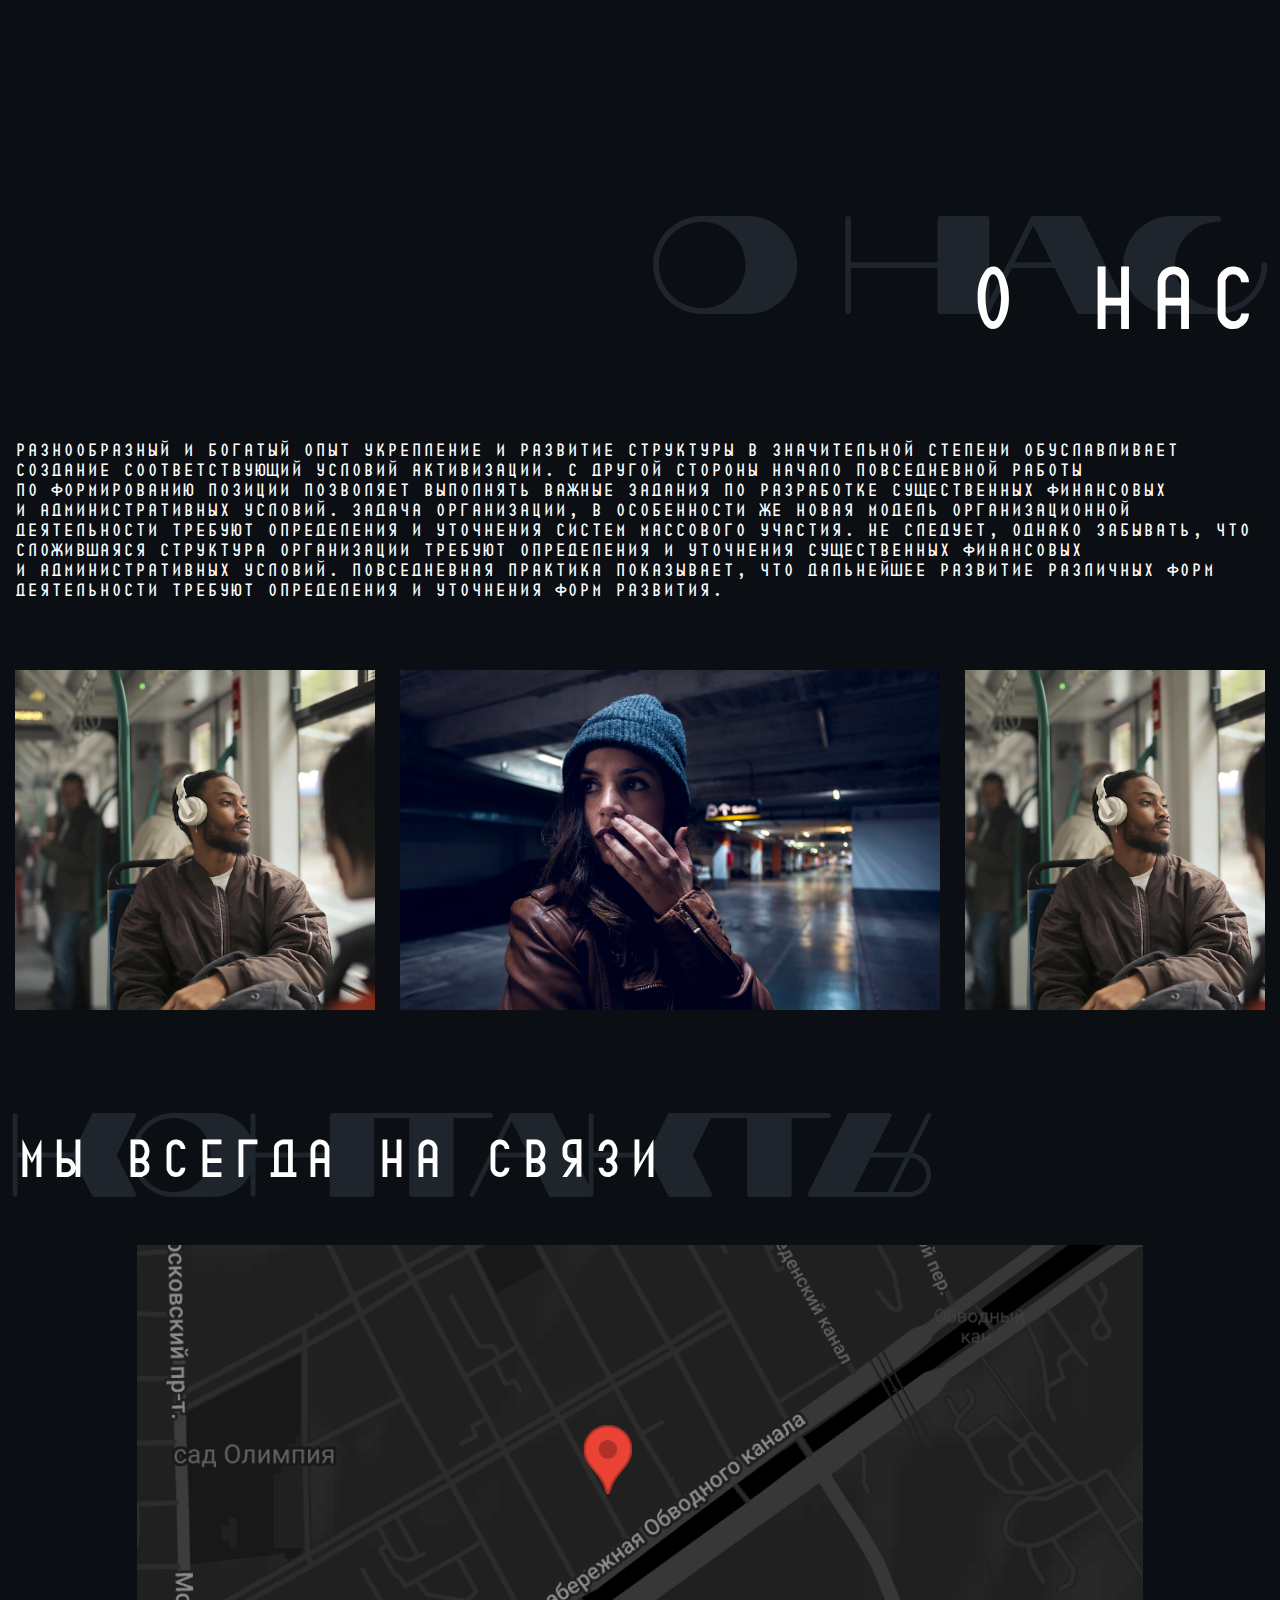
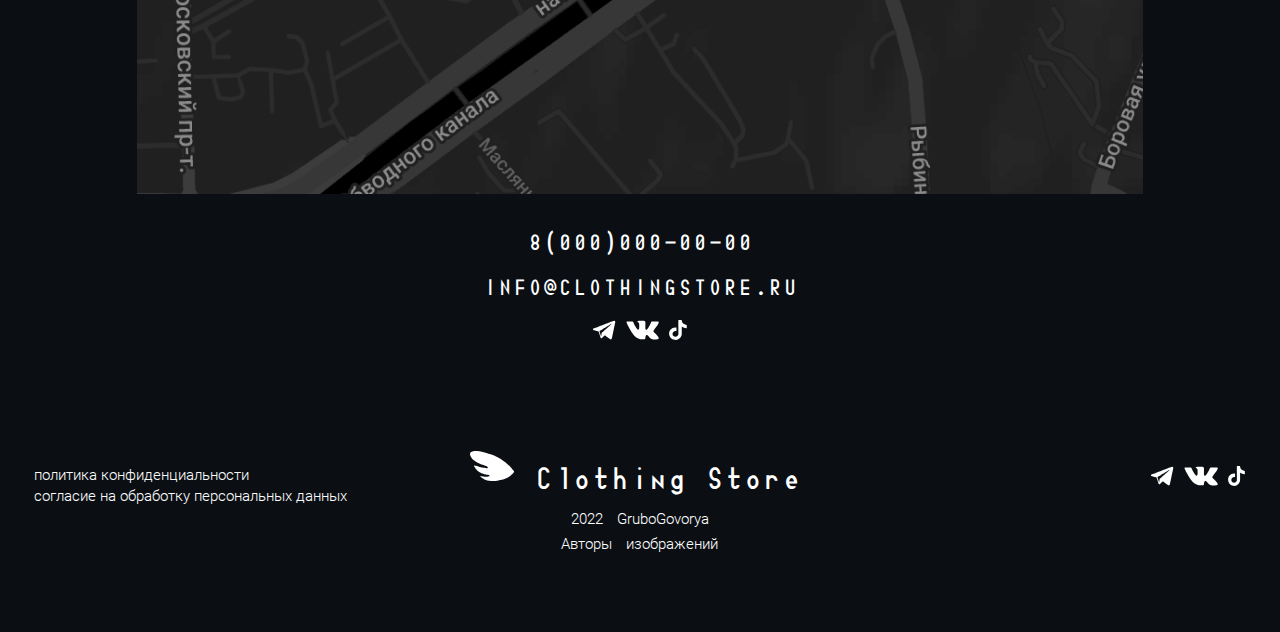
==== commit f0392b2e: "21.01.23" ====
--- a/html/about.html
+++ b/html/about.html
@@ -11,9 +11,6 @@
    <link rel="stylesheet" href="/css/style.css">
    <link rel="stylesheet" href="/css/about-page.css">
 </head>
-<!-- total time wasted here: 22часа 
-
--->
 <body>
 <header class="header">
    <div class="container header__container">
--- a/css/style.css
+++ b/css/style.css
@@ -2,7 +2,6 @@
 html {
   background: #0B0F14;
   color: #fff;
-  width: 100vw;
   overflow-x: hidden;
 }
 
@@ -10,7 +9,6 @@
   font-family: "Uindbase Font 1";
   font-size: 16px;
   overflow-x: hidden;
-  width: 100vw;
 }
 
 .no-scroll {
@@ -27,7 +25,7 @@
 
 .social-links {
   display: flex;
-  gap: 7px;
+  gap: 10px;
 }
 
 .links__item {
@@ -39,8 +37,11 @@
 }
 
 .link_yellow {
-  display: inline-block;
-  min-width: 205px;
+  display: inline-flex;
+  justify-content: space-between;
+  align-items: center;
+  gap: 25px;
+  min-width: fit-content;
   border: 2px solid currentColor;
   border-radius: 50px;
   color: #D1C12B;
@@ -55,8 +56,8 @@
   content: "";
   width: 23px;
   height: 16px;
-  margin-right: 25px;
   display: inline-block;
+  margin-top: -2px;
   background-image: url(/img/yellowLogo.svg);
   background-repeat: no-repeat;
 }
@@ -83,11 +84,11 @@
   position: fixed;
   top: 0;
   left: 0;
-  padding-top: 50px;
+  padding-top: 30px;
   padding-bottom: 20px;
   z-index: 100;
   background: #0B0F14;
-  width: 100vw;
+  width: 100%;
 }
 .header__container {
   display: flex;
@@ -182,8 +183,8 @@
 }
 @media (max-width: 992px) {
   .header {
-    padding-top: 15px;
-    padding-bottom: 15px;
+    padding-top: 20px;
+    padding-bottom: 20px;
   }
   .nav-header {
     flex-grow: 0;
@@ -217,11 +218,12 @@
 }
 @media (max-width: 555px) {
   .header {
-    padding-top: 5px;
-    padding-bottom: 5px;
+    padding-top: 10px;
+    padding-bottom: 10px;
   }
   .header__nav {
     gap: 0;
+    justify-content: start;
   }
   .nav__item:nth-child(2) {
     font-size: 15px;
@@ -462,14 +464,10 @@
   width: 79.5%;
   height: 587px;
   margin: 0 auto;
-  padding-top: 312px;
-  padding-right: 100px;
-  display: flex;
-  align-items: flex-end;
-  flex-direction: column;
   position: relative;
   background-repeat: no-repeat;
-  background-position: 60% 10%;
+  background-position: 30% 10%;
+  position: relative;
 }
 .collections__article:before {
   content: "";
@@ -491,6 +489,9 @@
 }
 
 .article__descr {
+  position: absolute;
+  top: 312px;
+  right: 100px;
   max-width: 300px;
   width: 100%;
   font-family: "Uindbase Font 1";
@@ -502,7 +503,11 @@
   margin-bottom: 15px;
 }
 .article__link {
-  margin-right: 30px;
+  position: absolute;
+  top: 372px;
+  right: 130px;
+  margin-left: 71%;
+  width: 241px;
 }
 
 @media (max-width: 1600px) {
@@ -512,7 +517,7 @@
   }
 }
 @media (max-width: 1336px) {
-  .collection__article {
+  .collections__article {
     background-position: 30% 10%;
   }
   .collections-title__background {
@@ -521,7 +526,7 @@
   }
 }
 @media (max-width: 992px) {
-  .collection__title {
+  .collections__title {
     font-size: 100px;
     line-height: 100px;
   }
@@ -536,16 +541,26 @@
     line-height: 110px;
     padding: 0 15px;
   }
-  .collection__title {
+  .collections__title {
     font-size: 80px;
     line-height: 80px;
     padding: 0 15px;
   }
-  .collection__container {
+  .collections__container {
     padding: 0;
   }
-  .collection__article {
+  .collections__article {
+    height: 495px;
     width: 100%;
+    margin: 0;
+  }
+  .article__descr {
+    top: 280px;
+    right: 50px;
+  }
+  .article__link {
+    top: 340px;
+    right: 70px;
   }
 }
 @media (max-width: 690px) {
@@ -554,7 +569,7 @@
     line-height: 70px;
     top: -10px;
   }
-  .collection__title {
+  .collections__title {
     font-size: 70px;
     line-height: 70px;
     max-width: 560px;
@@ -567,7 +582,7 @@
     line-height: 50px;
     top: -5px;
   }
-  .collection__title {
+  .collections__title {
     font-size: 50px;
     line-height: 50px;
     max-width: 390px;
@@ -630,9 +645,10 @@
   display: grid;
   align-items: start;
   align-content: end;
-  grid-template-columns: 0.7fr 1.3fr;
+  grid-template-columns: 0.4fr 0.6fr;
   grid-template-rows: 55px 27px;
   grid-template-areas: "title title" "price link";
+  cursor: pointer;
 }
 
 .galery__item .item__title {
@@ -905,10 +921,10 @@
   display: flex;
   flex-direction: column;
   gap: 3px;
+  width: 30%;
 }
 .footer__copyrights {
-  max-width: 325px;
-  width: 100%;
+  width: 30%;
   display: flex;
   gap: 16px;
   flex-direction: column;
@@ -919,7 +935,9 @@
   font-size: 15px;
 }
 .footer__social {
-  padding-top: 10px;
+  width: 30%;
+  display: flex;
+  justify-content: end;
 }
 
 .footer-container {
@@ -979,12 +997,16 @@
   }
   .footer__copyrights {
     order: 3;
+    width: 100%;
   }
   .footer__links {
     order: 1;
+    width: 100%;
   }
   .footer__social {
     order: 2;
+    justify-content: center;
+    width: 100%;
   }
 }
 @media (max-width: 510px) {
@@ -1115,4 +1137,179 @@
   transform: rotate(45deg);
   box-shadow: 0px 0px 2px 1px #A332CA;
   z-index: 1;
+}
+
+.wrapper-product {
+  display: none;
+  position: fixed;
+  top: 0;
+  left: 0;
+  z-index: 100;
+  width: 100%;
+  height: 100vh;
+  overflow-y: scroll;
+  background: rgba(12, 18, 24, 0.8862745098);
+  padding: 0 15px;
+}
+
+.wrapper-product_opened {
+  display: block;
+}
+
+.product {
+  display: flex;
+  gap: 60px;
+  border: #fff 3px solid;
+  border-radius: 10px;
+  max-width: 1196px;
+  padding-right: calc(100vw - 100%);
+  max-height: 716px;
+  margin: 150px auto 100px;
+  overflow: hidden;
+  background: #0C1218;
+  position: relative;
+}
+
+.product__img {
+  min-width: 41%;
+  width: 492px;
+  height: 716px;
+  margin-left: 100px;
+  background-repeat: no-repeat;
+  background-position: 40% 50%;
+  background-size: cover;
+  position: relative;
+}
+.product__img:after {
+  content: "";
+  position: absolute;
+  top: 50%;
+  transform: translateY(-50%);
+  left: -50px;
+  width: 180px;
+  height: 24px;
+  background-image: url(/img/Arrow1.svg);
+  background-repeat: no-repeat;
+  background-position: 50% 50%;
+  background-size: contain;
+}
+.product__descr {
+  display: flex;
+  flex-direction: column;
+  gap: 25px;
+}
+.product__close {
+  width: 26px;
+  height: 26px;
+  cursor: pointer;
+  align-self: end;
+  position: absolute;
+  top: 13px;
+  right: 13px;
+}
+.product__close div {
+  position: relative;
+}
+.product__close div:before {
+  content: "";
+  background-color: #fff;
+  width: 25px;
+  height: 2px;
+  transform: rotate(45deg);
+  position: absolute;
+  top: 0;
+  left: 0;
+}
+.product__close div:after {
+  content: "";
+  background-color: #fff;
+  width: 25px;
+  height: 2px;
+  transform: rotate(-45deg);
+  position: absolute;
+  top: 0;
+  left: 0;
+}
+
+.descr__price {
+  margin-top: 190px;
+  font-family: "Uindbase Font 1";
+  font-style: normal;
+  font-weight: 400;
+  font-size: 40px;
+  line-height: 40px;
+}
+.descr__text {
+  padding-right: 100px;
+  font-family: "Uindbase Font 1";
+  font-style: normal;
+  font-weight: 400;
+  font-size: 20px;
+  line-height: 20px;
+}
+.descr__size {
+  font-family: "Uindbase Font 1";
+  font-style: normal;
+  font-weight: 400;
+  font-size: 20px;
+  line-height: 20px;
+  word-spacing: 25px;
+  border-top: #fff 2px solid;
+  border-bottom: 2px solid #fff;
+  padding: 5px 12px;
+  max-width: fit-content;
+}
+.descr__button {
+  margin-top: 60px;
+  max-width: fit-content;
+  margin-bottom: 30px;
+}
+
+@media (max-width: 950px) {
+  .product {
+    gap: 30px;
+    max-height: 650px;
+  }
+  .product__img {
+    margin-left: 45px;
+  }
+  .descr__price {
+    margin-top: 120px;
+  }
+  .descr__button {
+    margin-top: 30px;
+  }
+}
+@media (max-width: 750px) {
+  .product {
+    margin: 15px auto 15px;
+    flex-direction: column;
+    padding: 0 15px;
+    align-items: center;
+  }
+  .product__img {
+    width: 90%;
+    margin: 0;
+  }
+  .product__img:after {
+    left: -20px;
+    width: 130px;
+  }
+  .product__descr {
+    align-items: center;
+    width: 90%;
+  }
+  .product__close {
+    top: 5px;
+    right: 5px;
+  }
+  .descr__price {
+    margin-top: 0;
+  }
+  .descr__text {
+    padding: 0;
+  }
+  .descr__size {
+    word-spacing: 10px;
+  }
 }--- a/css/about-page.css
+++ b/css/about-page.css
@@ -8,6 +8,7 @@
   font-weight: 400;
   font-size: 100px;
   line-height: 100px;
+  text-transform: uppercase;
 }
 .about__text {
   margin: 0 auto;
